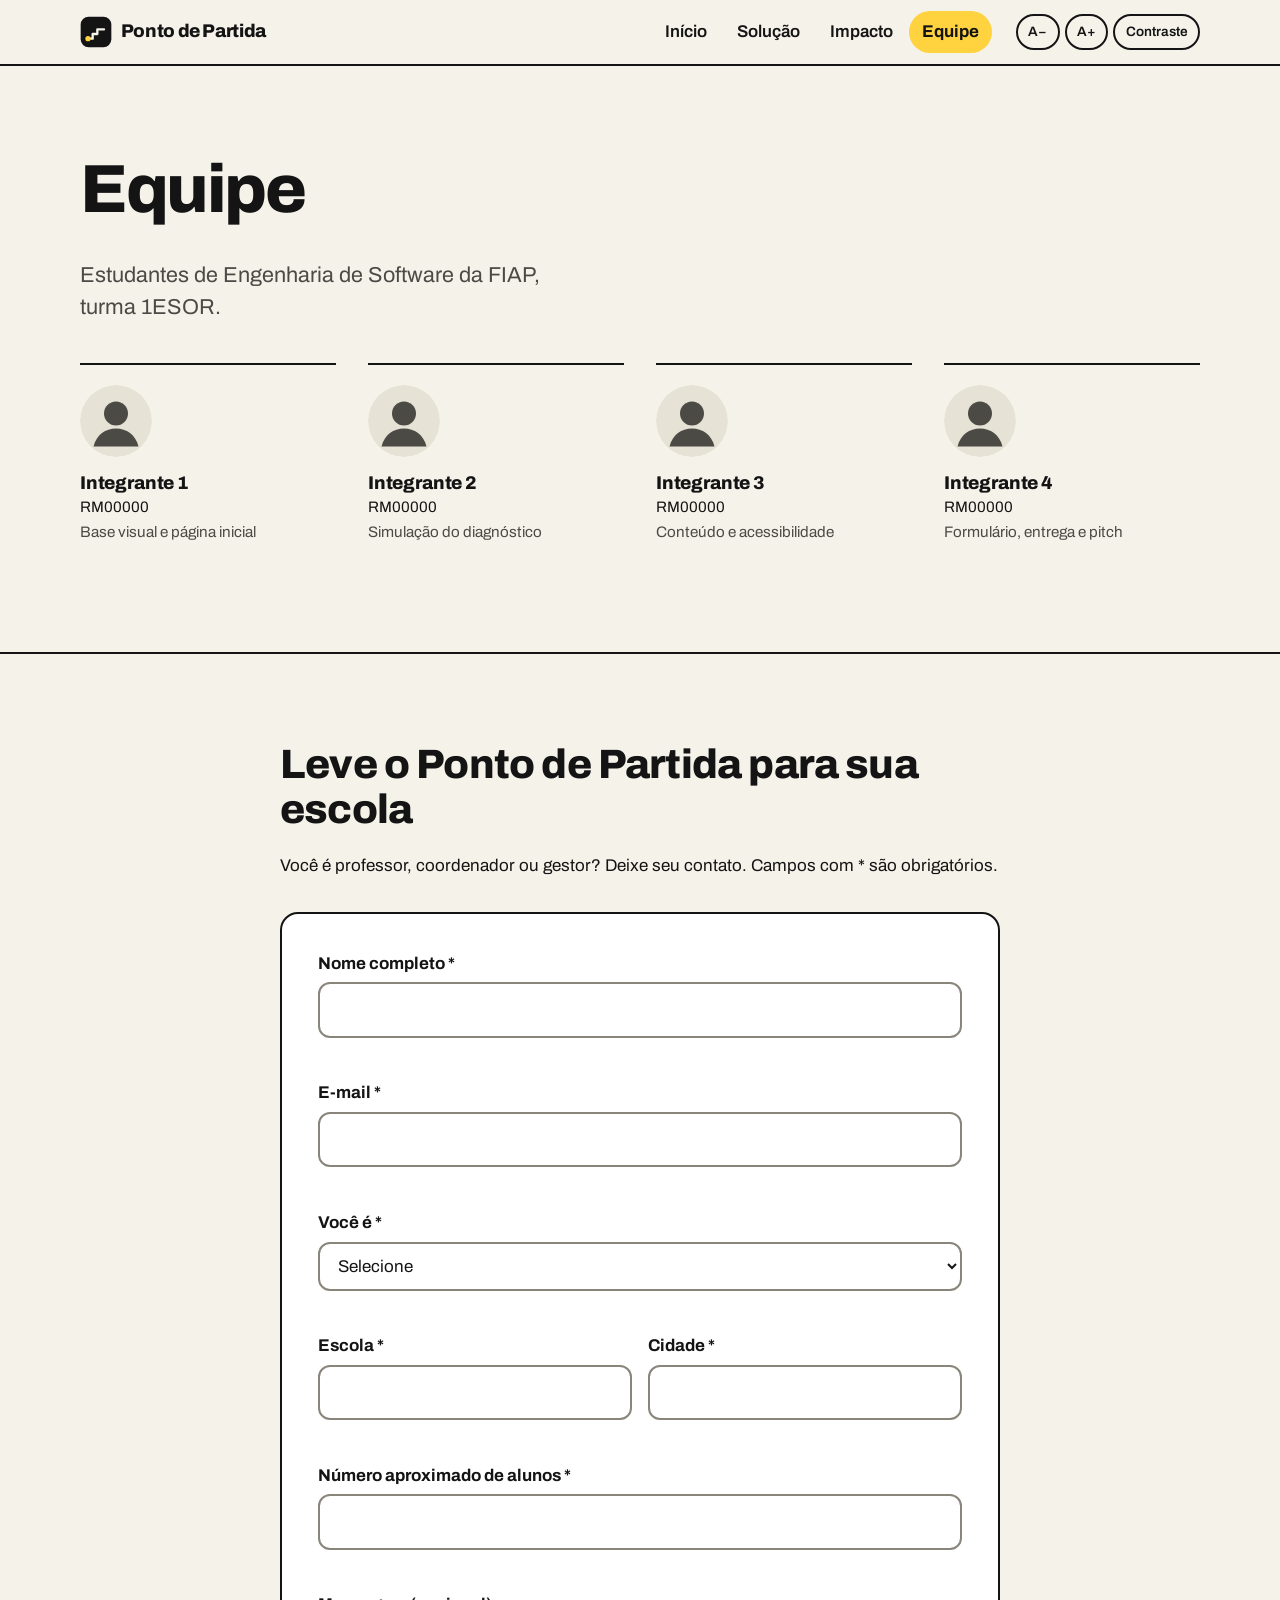
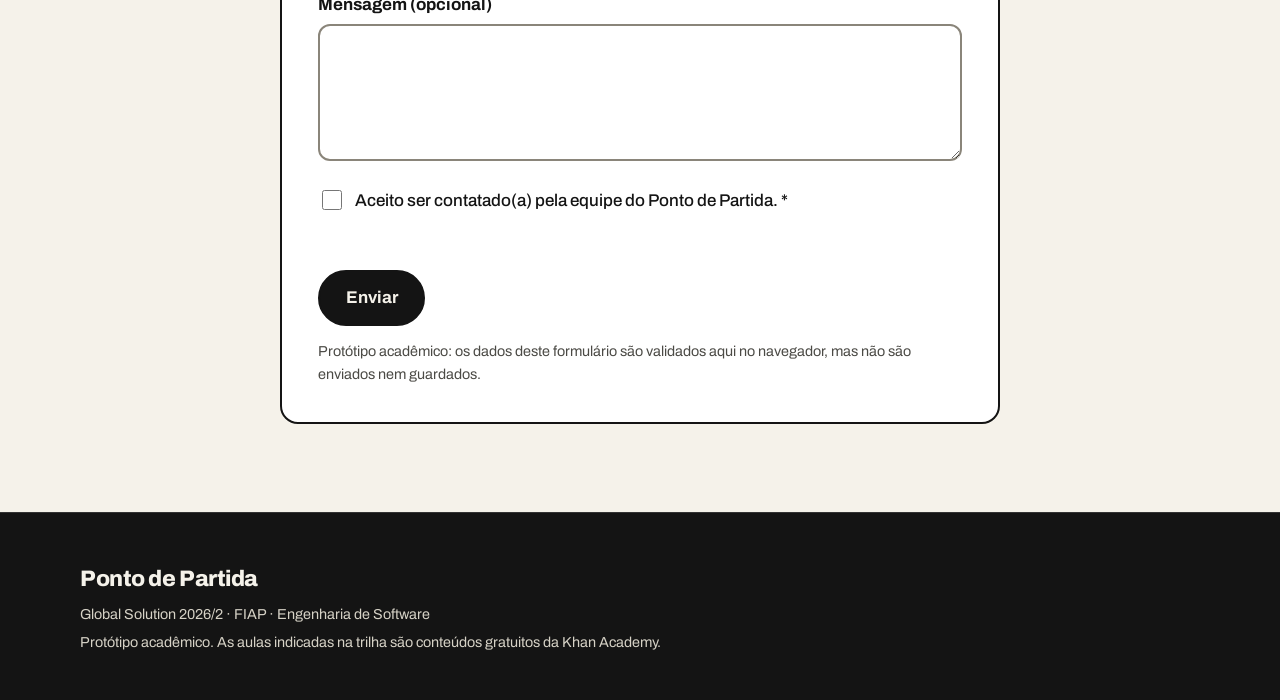
==== equipe.html @ 36b402d0 "Ponto de Partida: site da Global Solution 2026/2 Diagnóstico adaptativo de matemática (HTML, CSS e J" ====
<!DOCTYPE html>
<html lang="pt-BR">
<head>
  <meta charset="UTF-8">
  <meta name="viewport" content="width=device-width, initial-scale=1.0">
  <meta name="description" content="Conheça a equipe do Ponto de Partida e leve o diagnóstico para a sua escola.">
  <title>Ponto de Partida | Equipe</title>
  <link rel="icon" href="img/logo.svg" type="image/svg+xml">
  <link rel="preconnect" href="https://fonts.googleapis.com">
  <link rel="preconnect" href="https://fonts.gstatic.com" crossorigin>
  <link rel="stylesheet" href="https://fonts.googleapis.com/css2?family=Archivo:wght@400;500;600;700;800&display=swap">
  <link rel="stylesheet" href="css/style.css">
</head>
<body>
  <a class="pular" href="#conteudo">Pular para o conteúdo</a>

  <header class="topo">
    <div class="container topo__inner">
      <a class="logo" href="index.html">
        <img src="img/logo.svg" alt="" width="32" height="32">
        <span>Ponto de Partida</span>
      </a>
      <nav aria-label="Menu principal">
        <ul class="menu">
          <li><a href="index.html">Início</a></li>
          <li><a href="solucao.html">Solução</a></li>
          <li><a href="impacto.html">Impacto</a></li>
          <li><a href="equipe.html" aria-current="page">Equipe</a></li>
        </ul>
      </nav>
      <div class="acess" role="group" aria-label="Opções de acessibilidade">
        <button type="button" class="acess__btn" id="btn-fonte-menos" aria-label="Diminuir tamanho da fonte">A−</button>
        <button type="button" class="acess__btn" id="btn-fonte-mais" aria-label="Aumentar tamanho da fonte">A+</button>
        <button type="button" class="acess__btn" id="btn-contraste" aria-pressed="false" aria-label="Alto contraste">Contraste</button>
      </div>
    </div>
  </header>

  <main id="conteudo">
    <section class="secao" aria-labelledby="titulo-equipe">
      <div class="container">
        <h1 id="titulo-equipe">Equipe</h1>
        <p class="lead">Estudantes de Engenharia de Software da FIAP, turma 1ESOR.</p>

        <!-- TODO: trocar pelos nomes, RMs, funções e fotos reais -->
        <ul class="grade grade--4 equipe">
          <li class="membro">
            <img src="img/avatar.svg" alt="Avatar provisório do integrante 1" width="72" height="72">
            <div>
              <h2>Integrante 1</h2>
              <p>RM00000</p>
              <p class="membro__funcao">Base visual e página inicial</p>
            </div>
          </li>
          <li class="membro">
            <img src="img/avatar.svg" alt="Avatar provisório do integrante 2" width="72" height="72">
            <div>
              <h2>Integrante 2</h2>
              <p>RM00000</p>
              <p class="membro__funcao">Simulação do diagnóstico</p>
            </div>
          </li>
          <li class="membro">
            <img src="img/avatar.svg" alt="Avatar provisório do integrante 3" width="72" height="72">
            <div>
              <h2>Integrante 3</h2>
              <p>RM00000</p>
              <p class="membro__funcao">Conteúdo e acessibilidade</p>
            </div>
          </li>
          <li class="membro">
            <img src="img/avatar.svg" alt="Avatar provisório do integrante 4" width="72" height="72">
            <div>
              <h2>Integrante 4</h2>
              <p>RM00000</p>
              <p class="membro__funcao">Formulário, entrega e pitch</p>
            </div>
          </li>
        </ul>
      </div>
    </section>

    <section class="secao secao--borda" aria-labelledby="titulo-form">
      <div class="container container--estreito">
        <h2 id="titulo-form">Leve o Ponto de Partida para sua escola</h2>
        <p>Você é professor, coordenador ou gestor? Deixe seu contato. Campos com <span aria-hidden="true">*</span><span class="visualmente-oculto">asterisco</span> são obrigatórios.</p>

        <form id="form-escola" class="formulario painel" novalidate>
          <div class="campo">
            <label for="nome">Nome completo <span aria-hidden="true">*</span></label>
            <input type="text" id="nome" name="nome" autocomplete="name" maxlength="120" aria-describedby="erro-nome" required>
            <p class="erro-campo" id="erro-nome"></p>
          </div>

          <div class="campo">
            <label for="email">E-mail <span aria-hidden="true">*</span></label>
            <input type="email" id="email" name="email" autocomplete="email" maxlength="160" aria-describedby="erro-email" required>
            <p class="erro-campo" id="erro-email"></p>
          </div>

          <div class="campo">
            <label for="perfil">Você é <span aria-hidden="true">*</span></label>
            <select id="perfil" name="perfil" aria-describedby="erro-perfil" required>
              <option value="">Selecione</option>
              <option value="professor">Professor(a)</option>
              <option value="coordenacao">Coordenação pedagógica</option>
              <option value="gestao">Direção ou secretaria de educação</option>
              <option value="outro">Outro</option>
            </select>
            <p class="erro-campo" id="erro-perfil"></p>
          </div>

          <div class="grade grade--2 grade--compacta">
            <div class="campo">
              <label for="escola">Escola <span aria-hidden="true">*</span></label>
              <input type="text" id="escola" name="escola" maxlength="160" aria-describedby="erro-escola" required>
              <p class="erro-campo" id="erro-escola"></p>
            </div>
            <div class="campo">
              <label for="cidade">Cidade <span aria-hidden="true">*</span></label>
              <input type="text" id="cidade" name="cidade" autocomplete="address-level2" maxlength="120" aria-describedby="erro-cidade" required>
              <p class="erro-campo" id="erro-cidade"></p>
            </div>
          </div>

          <div class="campo">
            <label for="alunos">Número aproximado de alunos <span aria-hidden="true">*</span></label>
            <input type="number" id="alunos" name="alunos" min="1" max="100000" step="1" inputmode="numeric" aria-describedby="erro-alunos" required>
            <p class="erro-campo" id="erro-alunos"></p>
          </div>

          <div class="campo">
            <label for="mensagem">Mensagem (opcional)</label>
            <textarea id="mensagem" name="mensagem" rows="4" maxlength="1000"></textarea>
          </div>

          <div class="campo campo--check">
            <input type="checkbox" id="aceite" name="aceite" aria-describedby="erro-aceite" required>
            <label for="aceite">Aceito ser contatado(a) pela equipe do Ponto de Partida. <span aria-hidden="true">*</span></label>
            <p class="erro-campo" id="erro-aceite"></p>
          </div>

          <button type="submit" class="btn btn--primario">Enviar</button>
          <p class="nota">Protótipo acadêmico: os dados deste formulário são validados aqui no navegador, mas não são enviados nem guardados.</p>

          <div id="mensagem-form" class="mensagem-form" role="status" aria-live="polite" tabindex="-1" hidden></div>
        </form>
      </div>
    </section>
  </main>

  <footer class="rodape">
    <div class="container">
      <p class="rodape__marca">Ponto de Partida</p>
      <p>Global Solution 2026/2 · FIAP · Engenharia de Software</p>
      <p>Protótipo acadêmico. As aulas indicadas na trilha são conteúdos gratuitos da Khan Academy.</p>
    </div>
  </footer>

  <script src="js/acessibilidade.js"></script>
  <script src="js/formulario.js"></script>
</body>
</html>
---- css/style.css ----
/* =========================================================
   PONTO DE PARTIDA · style.css
   Identidade: caderno (papel + tinta) e marca-texto amarelo.
   Índice:
   1. Variáveis  2. Base  3. Layout  4. Cabeçalho e menu
   5. Componentes  6. Página Início  7. Página Solução
   8. Página Impacto  9. Página Equipe  10. Rodapé
   11. Alto contraste  12. Responsividade
   ========================================================= */

/* ===== 1. VARIÁVEIS ===== */
:root {
  --papel: #f5f2ea;
  --superficie: #ffffff;
  --tinta: #141414;
  --tinta-hover: #2e2e2e;
  --tinta-suave: #4b4a45;
  --linha: #d9d4c7;
  --linha-forte: #8a857a;
  --marca: #ffd23f;
  --marca-claro: #fff3c4;
  --marca-forte: #e0a800;
  --sucesso: #136c3a;
  --sucesso-fundo: #e3f2e8;
  --erro: #b42318;
  --erro-fundo: #fdecea;
  --foco: #2346d6;

  --fonte: "Archivo", "Segoe UI", Roboto, Arial, sans-serif;
  --raio: 12px;
  --raio-g: 18px;
}

/* Tamanhos de fonte controlados pelos botões A− / A+ */
html.fonte-p  { font-size: 87.5%; }
html.fonte-m  { font-size: 100%; }
html.fonte-g  { font-size: 112.5%; }
html.fonte-gg { font-size: 125%; }

/* ===== 2. BASE ===== */
*,
*::before,
*::after {
  box-sizing: border-box;
}

body {
  margin: 0;
  font-family: var(--fonte);
  font-size: 1.0625rem;
  line-height: 1.6;
  color: var(--tinta);
  background: var(--papel);
}

img {
  max-width: 100%;
  height: auto;
}

h1, h2, h3 {
  margin: 0 0 0.5em;
  font-weight: 800;
  letter-spacing: -0.02em;
}

h1 {
  font-size: clamp(2.25rem, 1.3rem + 3.8vw, 4.25rem);
  line-height: 1.04;
  letter-spacing: -0.035em;
}

h2 {
  font-size: clamp(1.65rem, 1.2rem + 1.7vw, 2.6rem);
  line-height: 1.1;
}

h3 {
  font-size: 1.2rem;
  line-height: 1.3;
  font-weight: 700;
  letter-spacing: -0.01em;
}

p { margin: 0 0 1em; }

a {
  color: var(--tinta);
  text-decoration-thickness: 2px;
  text-underline-offset: 0.2em;
}

a:hover { text-decoration-color: var(--marca-forte); }

/* Grifo de marca-texto */
mark {
  color: inherit;
  background: linear-gradient(transparent 58%, var(--marca) 58%, var(--marca) 92%, transparent 92%);
  padding: 0 0.08em;
  -webkit-box-decoration-break: clone;
  box-decoration-break: clone;
}

/* O atributo hidden sempre vence o CSS */
[hidden] { display: none !important; }

/* Foco bem visível para quem navega pelo teclado */
:focus-visible {
  outline: 3px solid var(--foco);
  outline-offset: 3px;
}

/* Títulos que recebem foco pelo JavaScript (tabindex="-1") não precisam de contorno */
[tabindex="-1"]:focus { outline: none; }

/* Texto lido só por leitores de tela */
.visualmente-oculto {
  position: absolute;
  width: 1px;
  height: 1px;
  overflow: hidden;
  clip: rect(0 0 0 0);
  white-space: nowrap;
}

/* Link "Pular para o conteúdo" aparece ao receber foco */
.pular {
  position: absolute;
  left: 1rem;
  top: -100px;
  padding: 0.6rem 1rem;
  background: var(--tinta);
  color: var(--papel);
  border-radius: 999px;
  font-weight: 700;
  z-index: 10;
}

.pular:focus { top: 1rem; }

/* ===== 3. LAYOUT ===== */
.container {
  width: 100%;
  max-width: 1160px;
  margin: 0 auto;
  padding: 0 1.25rem;
}

.container--estreito { max-width: 760px; }

.secao { padding: clamp(3rem, 7vw, 5.5rem) 0; }

.secao--borda { border-top: 2px solid var(--tinta); }

/* Faixa escura: usada para o dado principal e as chamadas */
.faixa {
  --foco: var(--marca);
  background: var(--tinta);
  color: var(--papel);
  padding: clamp(3rem, 7vw, 5.5rem) 0;
}

.faixa a { color: var(--marca); }

.grade {
  display: grid;
  grid-template-columns: 1fr;
  gap: 1.5rem;
  padding: 0;
  margin: 0;
  list-style: none;
}

.grade--compacta { gap: 0 1rem; }

/* ===== 4. CABEÇALHO E MENU ===== */
.topo {
  background: var(--papel);
  border-bottom: 2px solid var(--tinta);
  position: sticky;
  top: 0;
  z-index: 5;
}

.topo__inner {
  display: flex;
  flex-wrap: wrap;
  align-items: center;
  gap: 0.75rem 1.5rem;
  padding-top: 0.7rem;
  padding-bottom: 0.7rem;
}

.logo {
  display: flex;
  align-items: center;
  gap: 0.55rem;
  margin-right: auto;
  font-weight: 800;
  font-size: 1.15rem;
  letter-spacing: -0.02em;
  color: var(--tinta);
  text-decoration: none;
}

.menu {
  display: flex;
  flex-wrap: wrap;
  gap: 0.25rem;
  margin: 0;
  padding: 0;
  list-style: none;
}

.menu a {
  display: block;
  padding: 0.45rem 0.8rem;
  border-radius: 999px;
  color: var(--tinta);
  font-weight: 600;
  text-decoration: none;
}

.menu a:hover { background: var(--marca-claro); }

.menu a[aria-current="page"] {
  background: var(--marca);
  font-weight: 700;
}

.acess {
  display: flex;
  gap: 0.3rem;
}

.acess__btn {
  font: inherit;
  font-size: 0.85rem;
  font-weight: 600;
  padding: 0.35rem 0.65rem;
  border: 2px solid var(--tinta);
  border-radius: 999px;
  background: transparent;
  color: var(--tinta);
  cursor: pointer;
}

.acess__btn:hover { background: var(--marca-claro); }

.acess__btn[aria-disabled="true"] {
  opacity: 0.4;
  cursor: not-allowed;
}

.acess__btn[aria-pressed="true"] {
  background: var(--tinta);
  color: var(--papel);
}

/* ===== 5. COMPONENTES ===== */
.btn {
  display: inline-flex;
  align-items: center;
  justify-content: center;
  min-height: 3rem;
  font: inherit;
  font-weight: 700;
  padding: 0.75rem 1.6rem;
  border: 2px solid var(--tinta);
  border-radius: 999px;
  background: transparent;
  color: var(--tinta);
  text-decoration: none;
  cursor: pointer;
  transition: background-color 0.15s, color 0.15s, border-color 0.15s;
}

.btn:hover {
  background: var(--tinta);
  color: var(--papel);
}

.btn--primario {
  background: var(--tinta);
  color: var(--papel);
}

.btn--primario:hover {
  background: var(--tinta-hover);
  border-color: var(--tinta-hover);
}

/* Na faixa escura o botão principal vira marca-texto */
.faixa .btn--primario {
  background: var(--marca);
  border-color: var(--marca);
  color: var(--tinta);
}

.faixa .btn--primario:hover {
  background: var(--papel);
  border-color: var(--papel);
}

.acoes {
  display: flex;
  flex-wrap: wrap;
  align-items: center;
  gap: 0.75rem 1.25rem;
  margin-top: 1.75rem;
}

.link-seta {
  font-weight: 700;
  color: var(--tinta);
}

.link-seta::after { content: " →"; }

.painel {
  background: var(--superficie);
  border: 2px solid var(--tinta);
  border-radius: var(--raio-g);
  padding: clamp(1.25rem, 4vw, 2.25rem);
}

.lead {
  font-size: clamp(1.15rem, 1rem + 0.5vw, 1.35rem);
  line-height: 1.5;
  color: var(--tinta-suave);
  max-width: 42ch;
}

.faixa .lead { color: #d6d2c6; }

.nota {
  font-size: 0.9rem;
  color: var(--tinta-suave);
}

.aviso {
  background: var(--marca-claro);
  border-left: 4px solid var(--marca-forte);
  padding: 0.8rem 1rem;
  border-radius: 6px;
}

.lista {
  list-style: none;
  padding: 0;
  margin: 0;
}

.lista li {
  padding: 0.85rem 0;
  border-bottom: 1px solid var(--linha);
}

.lista li:first-child { border-top: 1px solid var(--linha); }

/* Linhas: título à esquerda, texto à direita (substitui grade de cartões) */
.linhas { margin-top: 2.5rem; }

.linha {
  display: grid;
  gap: 0.25rem 2rem;
  padding: 1.5rem 0;
  border-top: 2px solid var(--tinta);
}

.linha:last-child { border-bottom: 2px solid var(--tinta); }

.linha h2,
.linha h3 {
  font-size: 1.45rem;
  margin: 0;
}

.linha p {
  margin: 0;
  max-width: 60ch;
  color: var(--tinta-suave);
}

/* ODS com as cores oficiais da ONU */
.ods-grade {
  display: grid;
  gap: 1rem;
  margin-top: 2rem;
}

.ods {
  display: grid;
  grid-template-columns: auto 1fr;
  gap: 0.25rem 1.25rem;
  align-items: start;
  padding: 1.75rem;
  border-radius: var(--raio-g);
  color: #ffffff;
}

.ods--4 { background: #c5192d; }
.ods--10 { background: #dd1367; }

.ods__numero {
  grid-row: span 2;
  margin: 0;
  font-size: 4.5rem;
  font-weight: 800;
  line-height: 0.85;
  letter-spacing: -0.05em;
}

.ods h2,
.ods h3 {
  font-size: 1.3rem;
  margin: 0 0 0.4rem;
}

.ods p { margin: 0; }

/* Chamada final */
.chamada h2 { max-width: 18ch; }

/* ===== 6. PÁGINA INÍCIO ===== */
.hero { padding: clamp(2.5rem, 6vw, 5rem) 0 clamp(3rem, 7vw, 6rem); }

.hero__inner {
  display: grid;
  grid-template-columns: 1fr;
  gap: 3rem;
  align-items: center;
}

.hero h1 { max-width: 16ch; }

/* Amostra de questão real no lugar de ilustração genérica */
.amostra { margin: 0; }

.amostra__cartao {
  background: var(--superficie);
  border: 2px solid var(--tinta);
  border-radius: var(--raio-g);
  padding: 1.5rem;
  max-width: 420px;
  margin: 0 auto;
}

.amostra__topo {
  display: flex;
  justify-content: space-between;
  gap: 1rem;
  font-size: 0.85rem;
  font-weight: 600;
  color: var(--tinta-suave);
  margin-bottom: 0.5rem;
}

.amostra__barra {
  height: 0.4rem;
  border-radius: 999px;
  background: var(--linha);
  margin-bottom: 1.25rem;
  overflow: hidden;
}

.amostra__barra span {
  display: block;
  width: 30%;
  height: 100%;
  background: var(--tinta);
}

.amostra__pergunta {
  font-size: 1.45rem;
  font-weight: 800;
  letter-spacing: -0.02em;
  margin-bottom: 1rem;
}

.amostra__opcoes {
  list-style: none;
  padding: 0;
  margin: 0 0 1rem;
  display: grid;
  grid-template-columns: 1fr 1fr;
  gap: 0.5rem;
}

.amostra__opcoes li {
  padding: 0.6rem 0.9rem;
  border: 2px solid var(--linha);
  border-radius: var(--raio);
  font-weight: 600;
}

.amostra__opcoes .is-errada {
  border-color: var(--erro);
  background: var(--erro-fundo);
}

.amostra__opcoes .is-certa {
  border-color: var(--sucesso);
  background: var(--sucesso-fundo);
}

.amostra__dica {
  margin: 0;
  padding: 0.75rem 0.9rem;
  border-radius: var(--raio);
  background: var(--marca-claro);
  font-size: 0.95rem;
}

.amostra figcaption {
  max-width: 420px;
  margin: 0.75rem auto 0;
  font-size: 0.9rem;
  color: var(--tinta-suave);
}

/* Gráfico da queda do aprendizado (barras na escala real de 0 a 100%) */
.faixa h2 { max-width: 20ch; }

.queda { margin: 2.75rem 0 2.5rem; }

.queda__titulo {
  font-weight: 700;
  margin-bottom: 1.25rem;
}

.queda__barras {
  list-style: none;
  padding: 0;
  margin: 0;
  display: grid;
  gap: 1.25rem;
}

.queda__barras li {
  display: grid;
  grid-template-columns: 1fr 6.5rem;
  gap: 0.35rem 1rem;
  align-items: center;
}

.queda__rotulo {
  grid-column: 1 / -1;
  font-size: 0.95rem;
  color: #d6d2c6;
}

.queda__trilho {
  height: 2.25rem;
  background: rgba(255, 255, 255, 0.08);
  border-radius: 4px;
  overflow: hidden;
}

.queda__barra {
  display: block;
  height: 100%;
  width: calc(var(--valor) * 1%);
  min-width: 4px;
  background: var(--marca);
  border-radius: 0 4px 4px 0;
}

.queda__valor {
  font-size: clamp(1.4rem, 1.1rem + 1.3vw, 2.1rem);
  font-weight: 800;
  letter-spacing: -0.02em;
  text-align: right;
}

.fatos {
  display: grid;
  gap: 1.5rem 3rem;
  margin-bottom: 2rem;
}

.fato {
  margin: 0;
  padding-top: 1rem;
  border-top: 1px solid #444;
  color: #d6d2c6;
  max-width: 48ch;
}

.fato strong {
  display: block;
  font-size: clamp(2rem, 1.5rem + 2vw, 3rem);
  font-weight: 800;
  letter-spacing: -0.03em;
  line-height: 1.1;
  color: var(--marca);
  margin-bottom: 0.35rem;
}

.fonte {
  font-size: 0.85rem;
  margin: 0;
  color: #c9c5ba;
  max-width: 90ch;
}

/* Escada de conteúdos */
.escada {
  list-style: none;
  padding: 0;
  margin: 2.5rem 0 3.5rem;
  display: grid;
  gap: 0.5rem;
}

.escada li {
  display: flex;
  flex-direction: column;
  gap: 0.1rem;
  padding: 0.9rem 1.1rem;
  background: var(--superficie);
  border: 2px solid var(--tinta);
  border-radius: var(--raio);
}

.escada li:nth-child(2) { margin-left: 0.75rem; }
.escada li:nth-child(3) { margin-left: 1.5rem; }
.escada li:nth-child(4) { margin-left: 2.25rem; }
.escada li:nth-child(5) { margin-left: 3rem; }

.escada strong { font-size: 1.15rem; line-height: 1.25; }

.escada__serie {
  font-size: 0.85rem;
  font-weight: 600;
  color: var(--tinta-suave);
}

.escada .escada__partida { background: var(--marca); }

.escada__tag {
  margin-top: 0.4rem;
  font-size: 0.85rem;
  font-weight: 700;
}

/* Passos sem círculos: só número, linha e texto */
.passos {
  list-style: none;
  padding: 0;
  margin: 0;
  display: grid;
  gap: 1.75rem;
  counter-reset: passo;
}

.passos li {
  counter-increment: passo;
  border-top: 2px solid var(--tinta);
  padding-top: 0.9rem;
  color: var(--tinta-suave);
}

.passos li::before {
  content: counter(passo);
  display: block;
  font-size: 0.9rem;
  font-weight: 800;
  color: var(--tinta);
  margin-bottom: 0.4rem;
}

.passos strong {
  display: block;
  font-size: 1.2rem;
  color: var(--tinta);
  margin-bottom: 0.25rem;
}

/* ===== 7. PÁGINA SOLUÇÃO (DIAGNÓSTICO) ===== */
.habilidades {
  list-style: none;
  counter-reset: hab;
  padding: 0;
  margin: 0 0 1.75rem;
}

.habilidades li {
  counter-increment: hab;
  display: flex;
  flex-wrap: wrap;
  align-items: baseline;
  gap: 0.25rem 0.75rem;
  padding: 0.65rem 0;
  border-bottom: 1px solid var(--linha);
}

.habilidades li::before {
  content: counter(hab);
  font-weight: 800;
  min-width: 1.25rem;
}

.habilidades span { color: var(--tinta-suave); font-size: 0.9rem; }

.progresso { margin-bottom: 1.5rem; }

.progresso p {
  margin-bottom: 0.4rem;
  font-size: 0.9rem;
  font-weight: 700;
}

progress {
  -webkit-appearance: none;
  appearance: none;
  width: 100%;
  height: 0.5rem;
  border: none;
  border-radius: 999px;
  background: var(--linha);
  overflow: hidden;
}

progress::-webkit-progress-bar { background: var(--linha); border-radius: 999px; }
progress::-webkit-progress-value { background: var(--tinta); border-radius: 999px; }
progress::-moz-progress-bar { background: var(--tinta); border-radius: 999px; }

fieldset {
  border: none;
  margin: 0;
  padding: 0;
  min-width: 0;
}

legend {
  font-size: clamp(1.35rem, 1.1rem + 1vw, 1.75rem);
  font-weight: 800;
  letter-spacing: -0.02em;
  line-height: 1.25;
  margin-bottom: 0.6rem;
  padding: 0;
}

.etiqueta {
  display: inline-block;
  font-size: 0.85rem;
  font-weight: 600;
  background: var(--papel);
  border: 1px solid var(--linha);
  padding: 0.15rem 0.75rem;
  border-radius: 999px;
  margin-bottom: 1.25rem;
}

.opcoes {
  display: grid;
  gap: 0.6rem;
}

.opcao {
  display: flex;
  align-items: center;
  gap: 0.75rem;
  min-height: 3.25rem;
  padding: 0.75rem 1rem;
  border: 2px solid var(--linha-forte);
  border-radius: var(--raio);
  font-weight: 600;
  cursor: pointer;
}

.opcao:hover { border-color: var(--tinta); }

.opcao:has(input:checked) {
  border-color: var(--tinta);
  background: var(--marca-claro);
}

.opcao input {
  width: 1.2rem;
  height: 1.2rem;
  margin: 0;
  accent-color: var(--tinta);
}

.opcao--certa,
.opcao--certa:has(input:checked) {
  border-color: var(--sucesso);
  background: var(--sucesso-fundo);
}

.opcao--errada,
.opcao--errada:has(input:checked) {
  border-color: var(--erro);
  background: var(--erro-fundo);
}

.feedback {
  margin: 1rem 0 0;
  min-height: 1.5rem;
}

.feedback--certo,
.feedback--erro {
  padding: 0.85rem 1rem;
  border-radius: var(--raio);
  font-weight: 500;
}

.feedback--certo {
  background: var(--sucesso-fundo);
  color: var(--sucesso);
}

.feedback--erro {
  background: var(--erro-fundo);
  color: var(--erro);
}

.resumo {
  list-style: none;
  padding: 0;
  margin: 0 0 2rem;
}

.resumo li {
  display: flex;
  flex-wrap: wrap;
  justify-content: space-between;
  gap: 0.25rem 1rem;
  padding: 0.7rem 0.9rem;
  border-bottom: 1px solid var(--linha);
}

.resumo__status--neutro { color: var(--tinta-suave); font-weight: 500; }

.resumo__status { font-weight: 700; }
.resumo__status--ok { color: var(--sucesso); }
.resumo__status--reforco { color: var(--erro); }

.resumo li.resumo__item--partida {
  background: var(--marca);
  border-radius: 8px;
  border-bottom-color: transparent;
  font-weight: 700;
}

.resumo li.resumo__item--partida .resumo__status { color: var(--tinta); }

.trilha {
  border-top: 2px solid var(--tinta);
  padding-top: 1.5rem;
}

.explicacao {
  background: var(--papel);
  padding: 1rem 1.1rem;
  border-radius: var(--raio);
}

.links-trilha {
  list-style: none;
  padding: 0;
  margin: 0;
}

.links-trilha li {
  padding: 0.7rem 0;
  border-bottom: 1px solid var(--linha);
  font-weight: 600;
}

.links-trilha a::after,
.caminho a::after { content: " ↗"; }

/* "O que cai no diagnóstico" recolhido na tela inicial */
.detalhes {
  margin: 0.5rem 0 1.75rem;
  border-top: 1px solid var(--linha);
  border-bottom: 1px solid var(--linha);
}

.detalhes summary {
  padding: 0.8rem 0;
  font-weight: 700;
  cursor: pointer;
}

.detalhes .habilidades { margin-bottom: 0.75rem; }

/* Mapa da escada durante as perguntas */
.mapa {
  list-style: none;
  padding: 0;
  margin: 0;
  display: grid;
  grid-template-columns: repeat(5, 1fr);
  gap: 4px;
}

.mapa__item {
  padding: 0.35rem 0 0;
  border-top: 6px solid var(--linha);
  font-size: 0.85rem;
  font-weight: 600;
  text-align: center;
  color: var(--tinta-suave);
}

.mapa__item--firme { border-top-color: var(--sucesso); }
.mapa__item--reforcar { border-top-color: var(--erro); }

.mapa__item--atual {
  border-top-color: var(--tinta);
  color: var(--tinta);
  font-weight: 800;
}

/* Caminho personalizado até a série do aluno */
.caminho {
  list-style: none;
  counter-reset: etapa;
  padding: 0;
  margin: 0;
}

.caminho li {
  counter-increment: etapa;
  display: grid;
  grid-template-columns: 2rem 1fr;
  gap: 0.1rem 0.75rem;
  padding: 0.8rem 0;
  border-bottom: 1px solid var(--linha);
}

.caminho li::before {
  content: counter(etapa);
  grid-row: span 2;
  display: flex;
  align-items: center;
  justify-content: center;
  width: 2rem;
  height: 2rem;
  border: 2px solid var(--tinta);
  border-radius: 8px;
  font-weight: 800;
}

.caminho span { font-size: 0.95rem; color: var(--tinta-suave); }

.caminho .caminho__item--agora::before {
  background: var(--marca);
  border-color: var(--tinta);
}

.caminho .caminho__item--agora span {
  font-weight: 700;
  color: var(--tinta);
}

#bloco-caminho { margin-top: 2rem; }

/* ===== 8. PÁGINA IMPACTO ===== */
.tabela-rolagem {
  overflow-x: auto;
  margin-top: 1.5rem;
}

.tabela {
  width: 100%;
  min-width: 560px;
  border-collapse: collapse;
}

.tabela caption {
  text-align: left;
  color: var(--tinta-suave);
  margin-bottom: 0.75rem;
}

.tabela th,
.tabela td {
  text-align: left;
  vertical-align: top;
  padding: 0.9rem 1rem 0.9rem 0;
  border-bottom: 1px solid var(--linha);
}

.tabela th {
  font-size: 0.9rem;
  border-bottom: 2px solid var(--tinta);
}

.tabela td:first-child { font-weight: 700; }

.prazo {
  display: inline-block;
  font-size: 0.85rem;
  font-weight: 700;
  padding: 0.1rem 0.65rem;
  border-radius: 999px;
  border: 1px solid var(--tinta);
  white-space: nowrap;
}

.colunas {
  display: grid;
  gap: 3rem 4rem;
}

.colunas h2 { font-size: 1.6rem; }

/* ===== 9. PÁGINA EQUIPE (FORMULÁRIO) ===== */
.equipe { margin-top: 2.5rem; }

.membro {
  display: flex;
  align-items: center;
  gap: 1rem;
  padding: 1.25rem 0;
  border-top: 2px solid var(--tinta);
}

.membro img {
  border-radius: 50%;
  flex-shrink: 0;
}

.membro h2 { font-size: 1.15rem; margin-bottom: 0.1rem; letter-spacing: -0.01em; }
.membro p { margin: 0; font-size: 0.95rem; }
.membro__funcao { color: var(--tinta-suave); }

.formulario { margin-top: 2rem; }

.campo { margin-bottom: 1.1rem; }

.campo label {
  display: block;
  font-weight: 700;
  margin-bottom: 0.35rem;
}

.campo input,
.campo select,
.campo textarea {
  width: 100%;
  font: inherit;
  padding: 0.75rem 0.9rem;
  border: 2px solid var(--linha-forte);
  border-radius: var(--raio);
  background: var(--superficie);
  color: var(--tinta);
}

.campo input:hover,
.campo select:hover,
.campo textarea:hover { border-color: var(--tinta); }

.campo [aria-invalid="true"] {
  border-color: var(--erro);
  background: var(--erro-fundo);
}

.campo--check {
  display: flex;
  flex-wrap: wrap;
  align-items: flex-start;
  gap: 0.6rem;
}

.campo--check input {
  width: 1.25rem;
  height: 1.25rem;
  margin-top: 0.2rem;
  accent-color: var(--tinta);
}

.campo--check label {
  flex: 1;
  font-weight: 500;
}

.campo--check .erro-campo { width: 100%; }

.erro-campo {
  color: var(--erro);
  font-size: 0.9rem;
  font-weight: 600;
  margin: 0.3rem 0 0;
  min-height: 1.2rem;
}

.formulario .nota { margin: 0.9rem 0 0; }

.mensagem-form {
  margin-top: 1.25rem;
  padding: 1rem;
  border-radius: var(--raio);
  font-weight: 600;
}

.mensagem-form--sucesso {
  background: var(--sucesso-fundo);
  color: var(--sucesso);
}

.mensagem-form--erro {
  background: var(--erro-fundo);
  color: var(--erro);
}

/* ===== 10. RODAPÉ ===== */
.rodape {
  --foco: var(--marca);
  background: var(--tinta);
  color: #d6d2c6;
  padding: 3rem 0 2.5rem;
  font-size: 0.9rem;
  border-top: 1px solid #333;
}

.rodape p { margin: 0 0 0.35rem; }

.rodape__marca {
  font-size: 1.4rem;
  font-weight: 800;
  letter-spacing: -0.02em;
  color: var(--papel);
}

.rodape a { color: var(--papel); }

/* ===== 11. ALTO CONTRASTE ===== */
html.alto-contraste {
  --papel: #000000;
  --superficie: #000000;
  --tinta: #ffffff;
  --tinta-hover: #ffd400;
  --tinta-suave: #ffffff;
  --linha: #ffffff;
  --linha-forte: #ffffff;
  --marca: #ffd400;
  --marca-claro: #333300;
  --marca-forte: #ffd400;
  --sucesso: #7dffa8;
  --sucesso-fundo: #002a12;
  --erro: #ff9b9b;
  --erro-fundo: #2a0000;
  --foco: #00e5ff;
}

html.alto-contraste mark {
  background: #ffd400;
  color: #000000;
}

html.alto-contraste .faixa,
html.alto-contraste .rodape {
  background: #000000;
  color: #ffffff;
  border-top: 2px solid #ffffff;
  border-bottom: 2px solid #ffffff;
}

html.alto-contraste .faixa .lead,
html.alto-contraste .fonte,
html.alto-contraste .fato,
html.alto-contraste .queda__rotulo { color: #ffffff; }

html.alto-contraste .queda__trilho { border: 1px solid #ffffff; }

html.alto-contraste .faixa .btn--primario {
  background: #ffd400;
  border-color: #ffd400;
  color: #000000;
}

html.alto-contraste .menu a[aria-current="page"],
html.alto-contraste .escada .escada__partida,
html.alto-contraste .resumo li.resumo__item--partida {
  background: #ffd400;
  color: #000000;
}

html.alto-contraste .resumo li.resumo__item--partida .resumo__status { color: #000000; }

html.alto-contraste .caminho .caminho__item--agora::before { color: #000000; }

html.alto-contraste .ods {
  background: #000000;
  border: 2px solid #ffffff;
}

/* ===== 12. RESPONSIVIDADE ===== */
@media (min-width: 700px) {
  .grade--2 { grid-template-columns: repeat(2, 1fr); }
  .grade--4 { grid-template-columns: repeat(2, 1fr); }
  .grade--4.equipe { gap: 0 2rem; }

  .ods-grade { grid-template-columns: repeat(2, 1fr); }
  .linha { grid-template-columns: 1fr 2fr; }
  .passos { grid-template-columns: repeat(3, 1fr); gap: 2rem; }
  .colunas { grid-template-columns: repeat(2, 1fr); }
}

@media (min-width: 900px) {
  .hero__inner { grid-template-columns: 1.4fr 1fr; }
  .amostra__cartao { transform: rotate(-1.5deg); }

  .fatos { grid-template-columns: repeat(2, 1fr); }

  /* Escada horizontal: cada degrau mais alto que o anterior */
  .escada {
    grid-template-columns: repeat(5, 1fr);
    align-items: end;
  }

  .escada li { margin-left: 0 !important; }
  .escada li:nth-child(1) { min-height: 6rem; }
  .escada li:nth-child(2) { min-height: 8.5rem; }
  .escada li:nth-child(3) { min-height: 11rem; }
  .escada li:nth-child(4) { min-height: 13.5rem; }
  .escada li:nth-child(5) { min-height: 16rem; }
}

@media (min-width: 1000px) {
  .grade--4 { grid-template-columns: repeat(4, 1fr); }
  .membro { flex-direction: column; align-items: flex-start; }
}

/* Celulares: cabeçalho em duas linhas e botões maiores ao toque */
@media (max-width: 699px) {
  .topo { position: static; }
  .topo nav { order: 3; width: 100%; }
  .menu { justify-content: space-between; }
  .menu a { padding: 0.5rem 0.65rem; }
  .acoes .btn { width: 100%; }
  .amostra__opcoes { grid-template-columns: 1fr; }
}

@media (prefers-reduced-motion: reduce) {
  * { transition: none !important; }
}
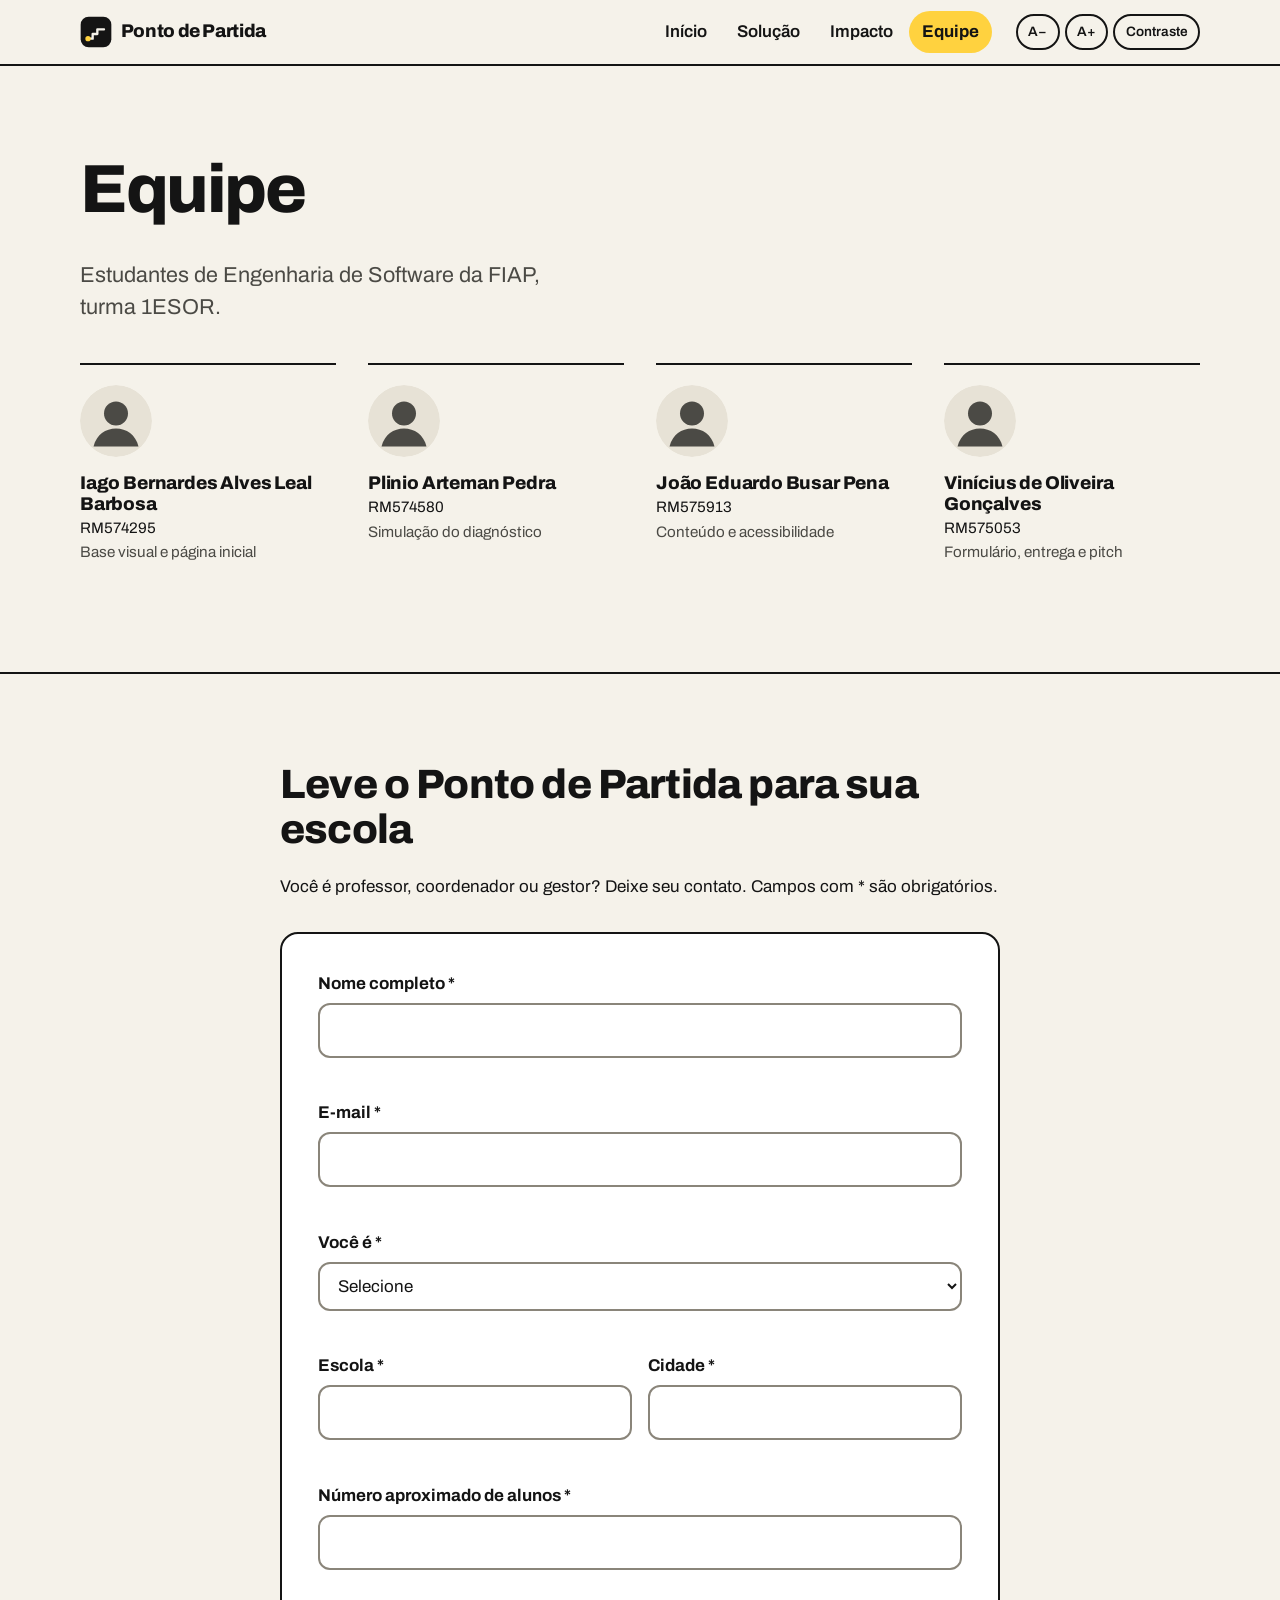
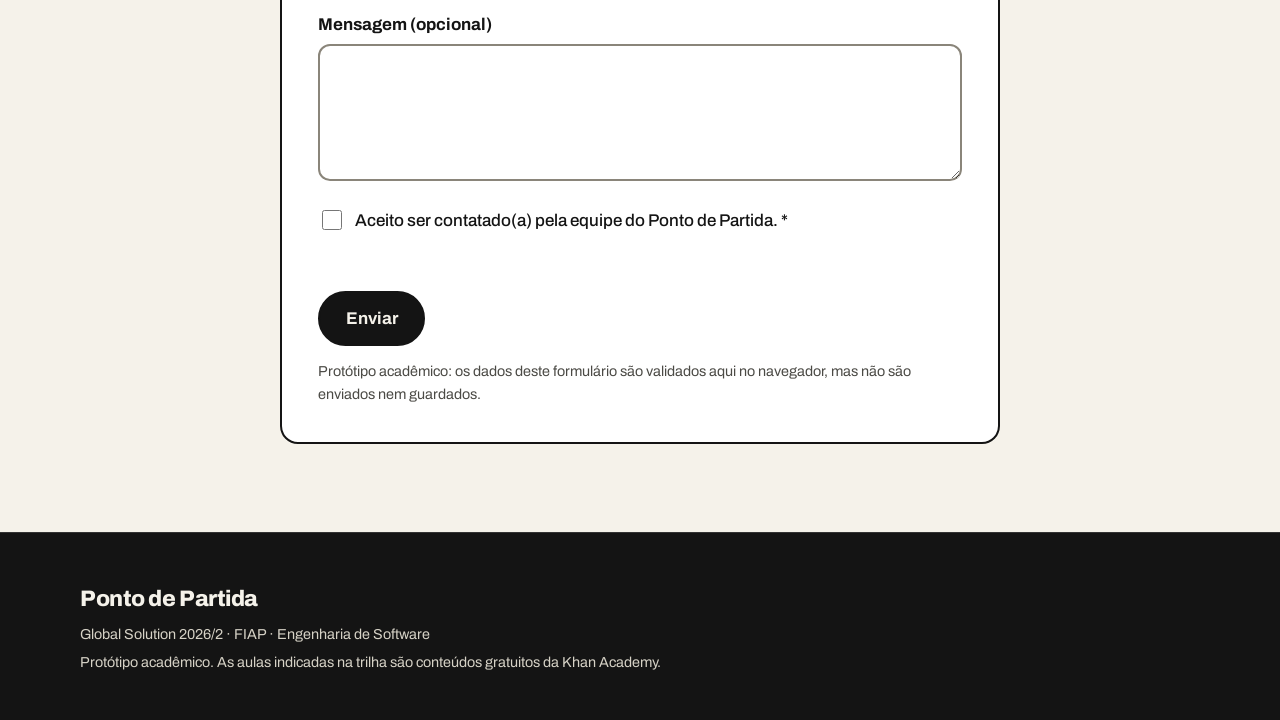
==== commit dd88daae: "Preenche nomes e RMs dos integrantes" ====
--- a/equipe.html
+++ b/equipe.html
@@ -42,37 +42,37 @@
         <h1 id="titulo-equipe">Equipe</h1>
         <p class="lead">Estudantes de Engenharia de Software da FIAP, turma 1ESOR.</p>
 
-        <!-- TODO: trocar pelos nomes, RMs, funções e fotos reais -->
+        <!-- TODO: confirmar funções e trocar pelas fotos reais -->
         <ul class="grade grade--4 equipe">
           <li class="membro">
-            <img src="img/avatar.svg" alt="Avatar provisório do integrante 1" width="72" height="72">
+            <img src="img/avatar.svg" alt="Avatar provisório de Iago Bernardes Alves Leal Barbosa" width="72" height="72">
             <div>
-              <h2>Integrante 1</h2>
-              <p>RM00000</p>
+              <h2>Iago Bernardes Alves Leal Barbosa</h2>
+              <p>RM574295</p>
               <p class="membro__funcao">Base visual e página inicial</p>
             </div>
           </li>
           <li class="membro">
-            <img src="img/avatar.svg" alt="Avatar provisório do integrante 2" width="72" height="72">
+            <img src="img/avatar.svg" alt="Avatar provisório de Plinio Arteman Pedra" width="72" height="72">
             <div>
-              <h2>Integrante 2</h2>
-              <p>RM00000</p>
+              <h2>Plinio Arteman Pedra</h2>
+              <p>RM574580</p>
               <p class="membro__funcao">Simulação do diagnóstico</p>
             </div>
           </li>
           <li class="membro">
-            <img src="img/avatar.svg" alt="Avatar provisório do integrante 3" width="72" height="72">
+            <img src="img/avatar.svg" alt="Avatar provisório de João Eduardo Busar Pena" width="72" height="72">
             <div>
-              <h2>Integrante 3</h2>
-              <p>RM00000</p>
+              <h2>João Eduardo Busar Pena</h2>
+              <p>RM575913</p>
               <p class="membro__funcao">Conteúdo e acessibilidade</p>
             </div>
           </li>
           <li class="membro">
-            <img src="img/avatar.svg" alt="Avatar provisório do integrante 4" width="72" height="72">
+            <img src="img/avatar.svg" alt="Avatar provisório de Vinícius de Oliveira Gonçalves" width="72" height="72">
             <div>
-              <h2>Integrante 4</h2>
-              <p>RM00000</p>
+              <h2>Vinícius de Oliveira Gonçalves</h2>
+              <p>RM575053</p>
               <p class="membro__funcao">Formulário, entrega e pitch</p>
             </div>
           </li>
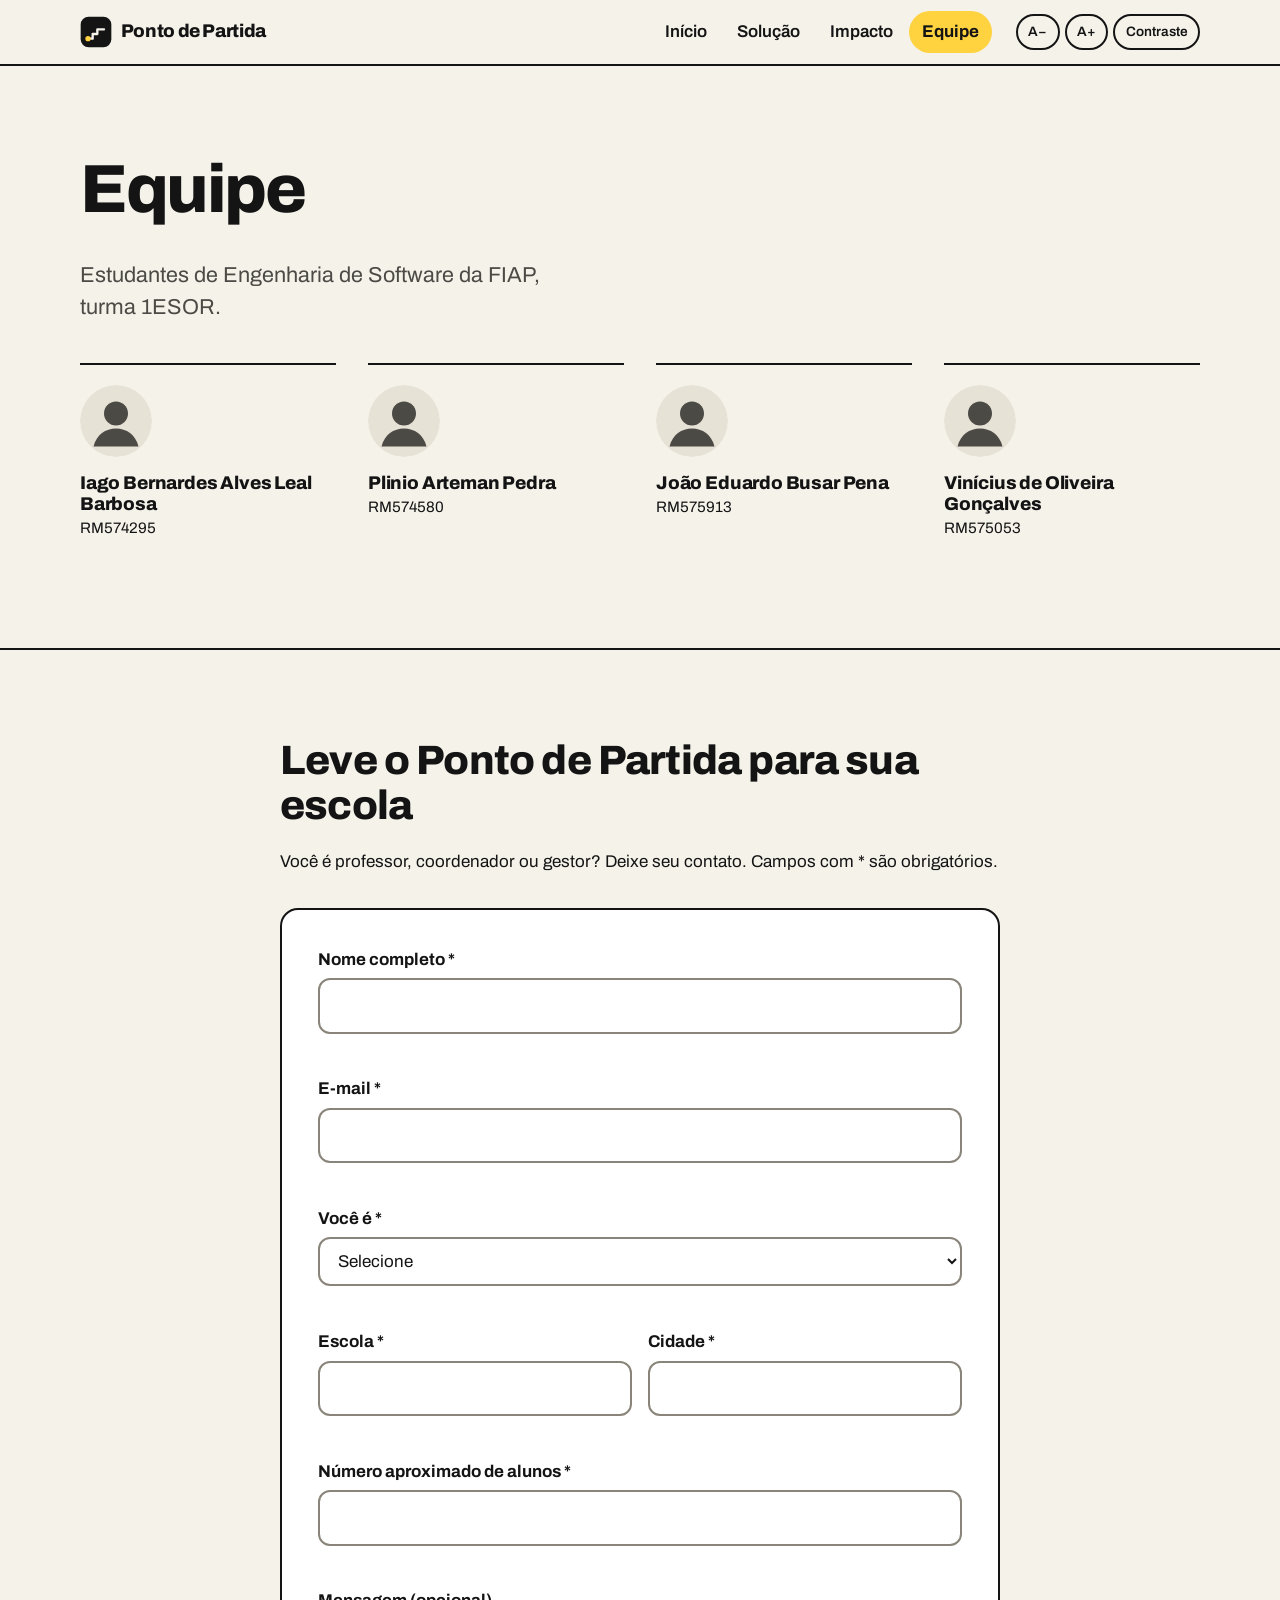
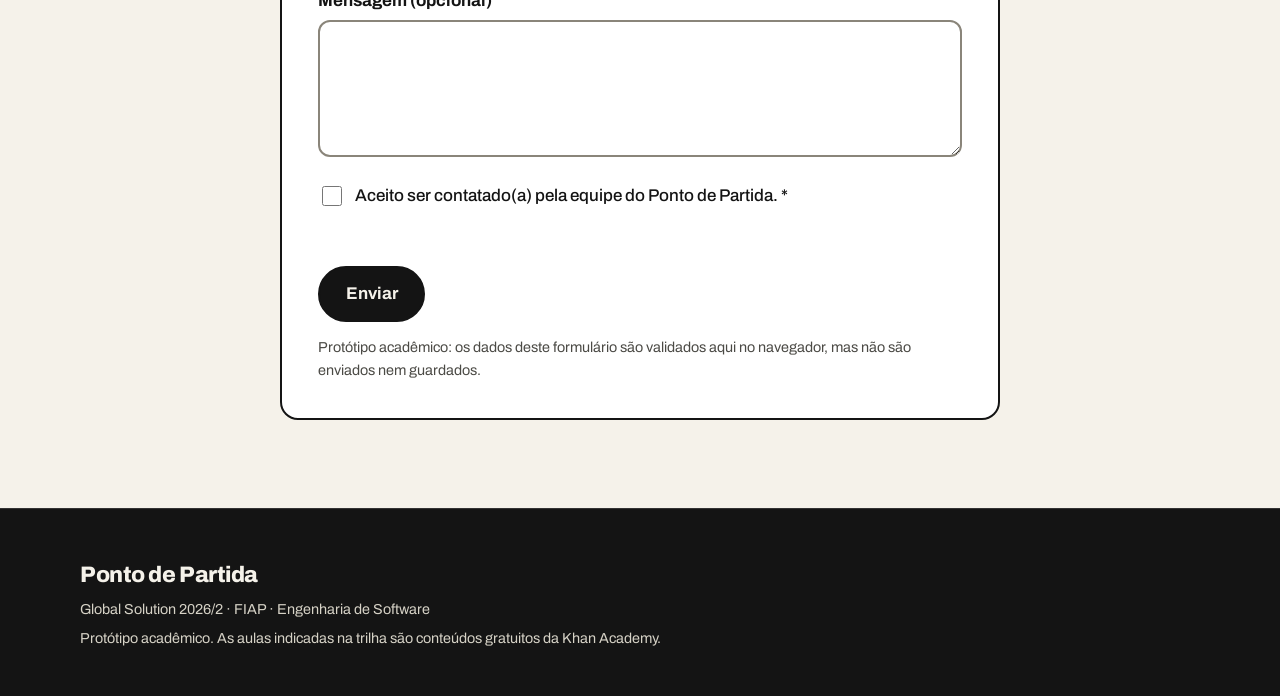
==== commit 376dd000: "Remove funções dos integrantes da página de equipe" ====
--- a/equipe.html
+++ b/equipe.html
@@ -42,14 +42,13 @@
         <h1 id="titulo-equipe">Equipe</h1>
         <p class="lead">Estudantes de Engenharia de Software da FIAP, turma 1ESOR.</p>
 
-        <!-- TODO: confirmar funções e trocar pelas fotos reais -->
+        <!-- TODO: trocar pelas fotos reais -->
         <ul class="grade grade--4 equipe">
           <li class="membro">
             <img src="img/avatar.svg" alt="Avatar provisório de Iago Bernardes Alves Leal Barbosa" width="72" height="72">
             <div>
               <h2>Iago Bernardes Alves Leal Barbosa</h2>
               <p>RM574295</p>
-              <p class="membro__funcao">Base visual e página inicial</p>
             </div>
           </li>
           <li class="membro">
@@ -57,7 +56,6 @@
             <div>
               <h2>Plinio Arteman Pedra</h2>
               <p>RM574580</p>
-              <p class="membro__funcao">Simulação do diagnóstico</p>
             </div>
           </li>
           <li class="membro">
@@ -65,7 +63,6 @@
             <div>
               <h2>João Eduardo Busar Pena</h2>
               <p>RM575913</p>
-              <p class="membro__funcao">Conteúdo e acessibilidade</p>
             </div>
           </li>
           <li class="membro">
@@ -73,7 +70,6 @@
             <div>
               <h2>Vinícius de Oliveira Gonçalves</h2>
               <p>RM575053</p>
-              <p class="membro__funcao">Formulário, entrega e pitch</p>
             </div>
           </li>
         </ul>
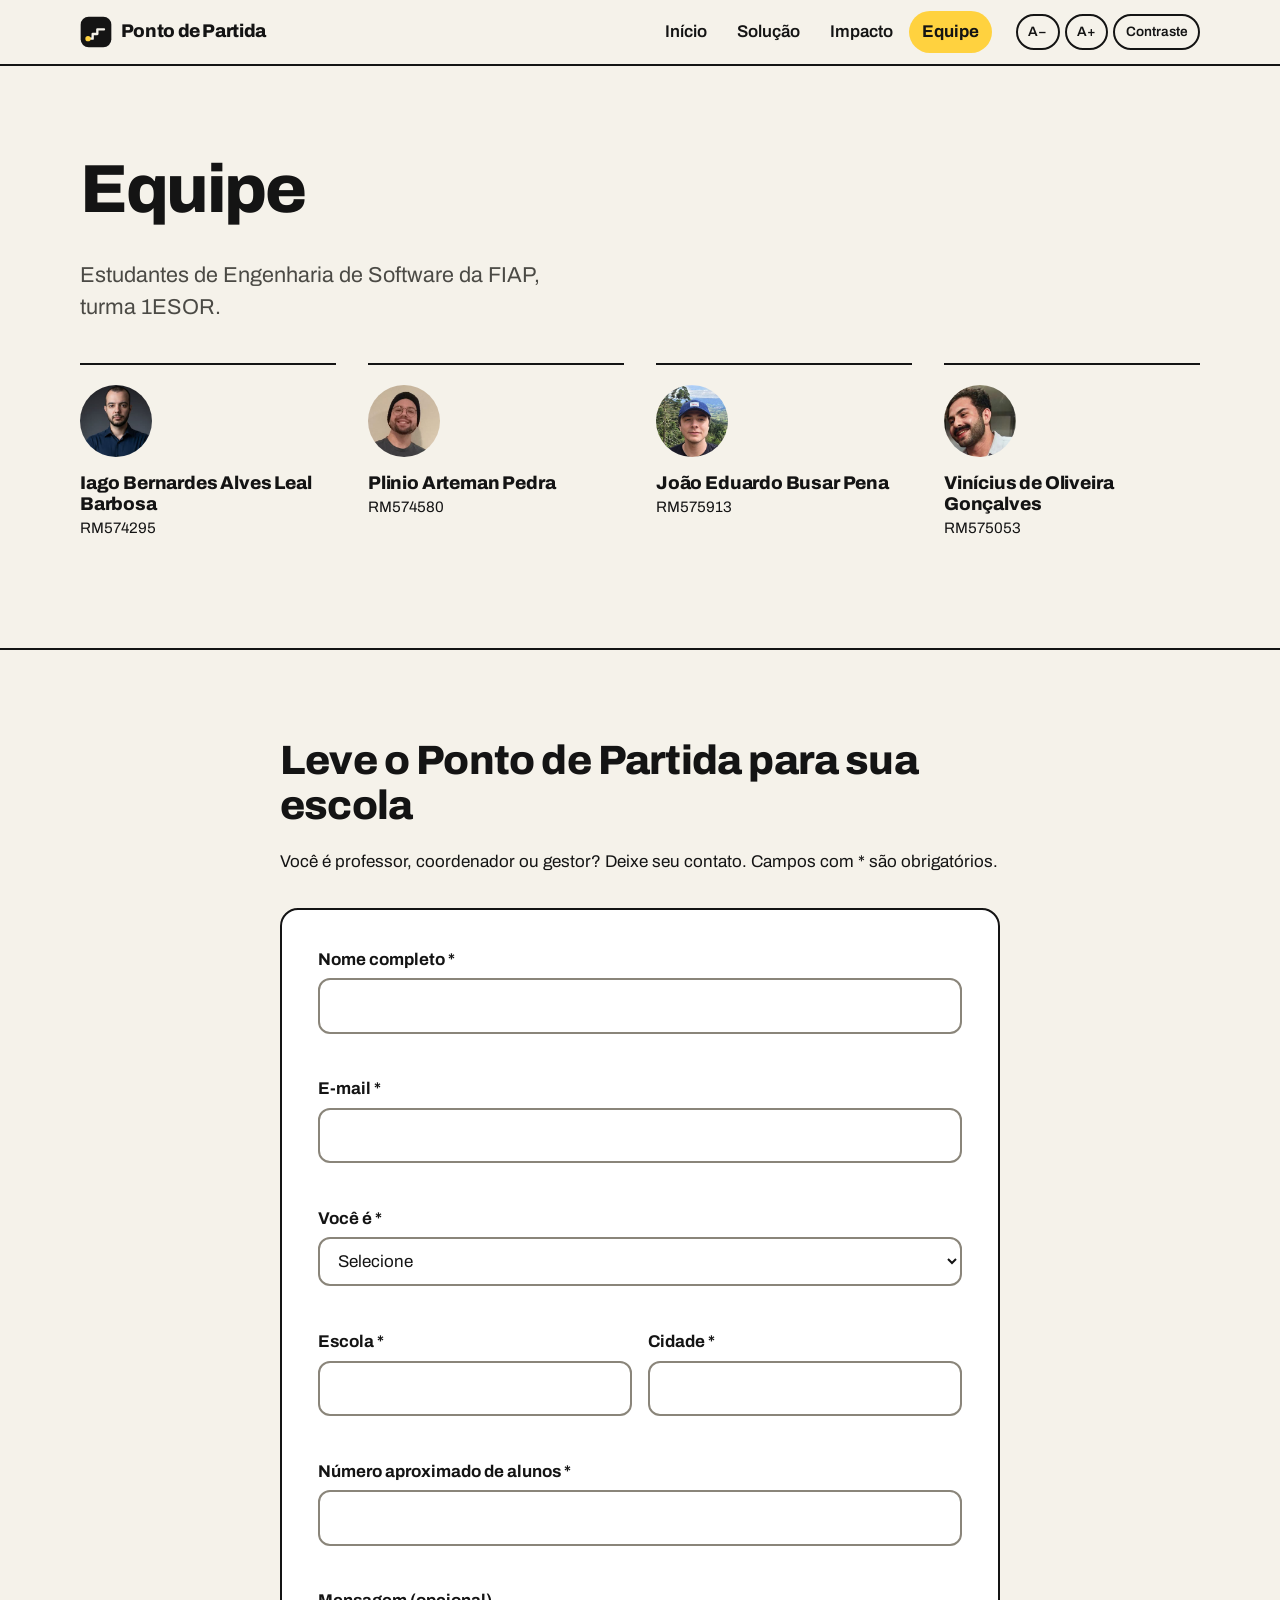
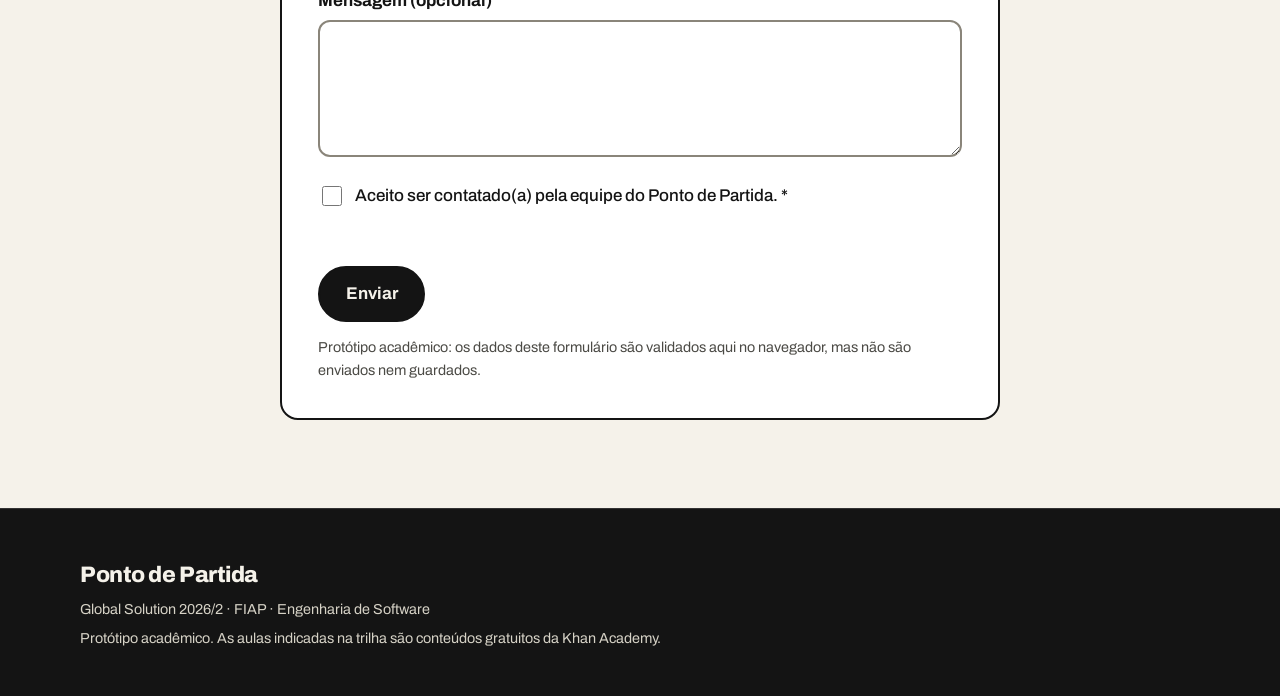
==== commit 0316f786: "Troca os ícones da equipe pelas fotos dos integrantes" ====
--- a/equipe.html
+++ b/equipe.html
@@ -42,31 +42,30 @@
         <h1 id="titulo-equipe">Equipe</h1>
         <p class="lead">Estudantes de Engenharia de Software da FIAP, turma 1ESOR.</p>
 
-        <!-- TODO: trocar pelas fotos reais -->
         <ul class="grade grade--4 equipe">
           <li class="membro">
-            <img src="img/avatar.svg" alt="Avatar provisório de Iago Bernardes Alves Leal Barbosa" width="72" height="72">
+            <img src="img/iago.jpg" alt="Foto de Iago Bernardes Alves Leal Barbosa" width="72" height="72">
             <div>
               <h2>Iago Bernardes Alves Leal Barbosa</h2>
               <p>RM574295</p>
             </div>
           </li>
           <li class="membro">
-            <img src="img/avatar.svg" alt="Avatar provisório de Plinio Arteman Pedra" width="72" height="72">
+            <img src="img/plinio.jpg" alt="Foto de Plinio Arteman Pedra" width="72" height="72">
             <div>
               <h2>Plinio Arteman Pedra</h2>
               <p>RM574580</p>
             </div>
           </li>
           <li class="membro">
-            <img src="img/avatar.svg" alt="Avatar provisório de João Eduardo Busar Pena" width="72" height="72">
+            <img src="img/joao.jpg" alt="Foto de João Eduardo Busar Pena" width="72" height="72">
             <div>
               <h2>João Eduardo Busar Pena</h2>
               <p>RM575913</p>
             </div>
           </li>
           <li class="membro">
-            <img src="img/avatar.svg" alt="Avatar provisório de Vinícius de Oliveira Gonçalves" width="72" height="72">
+            <img src="img/vinicius.jpg" alt="Foto de Vinícius de Oliveira Gonçalves" width="72" height="72">
             <div>
               <h2>Vinícius de Oliveira Gonçalves</h2>
               <p>RM575053</p>
--- a/css/style.css
+++ b/css/style.css
@@ -557,6 +557,11 @@
   overflow: hidden;
 }
 
+/* Valor de cada barra do gráfico (porcentagem), sem CSS inline no HTML */
+.queda__item--5ano { --valor: 43.5; }
+.queda__item--9ano { --valor: 16.5; }
+.queda__item--em { --valor: 5.2; }
+
 .queda__barra {
   display: block;
   height: 100%;
